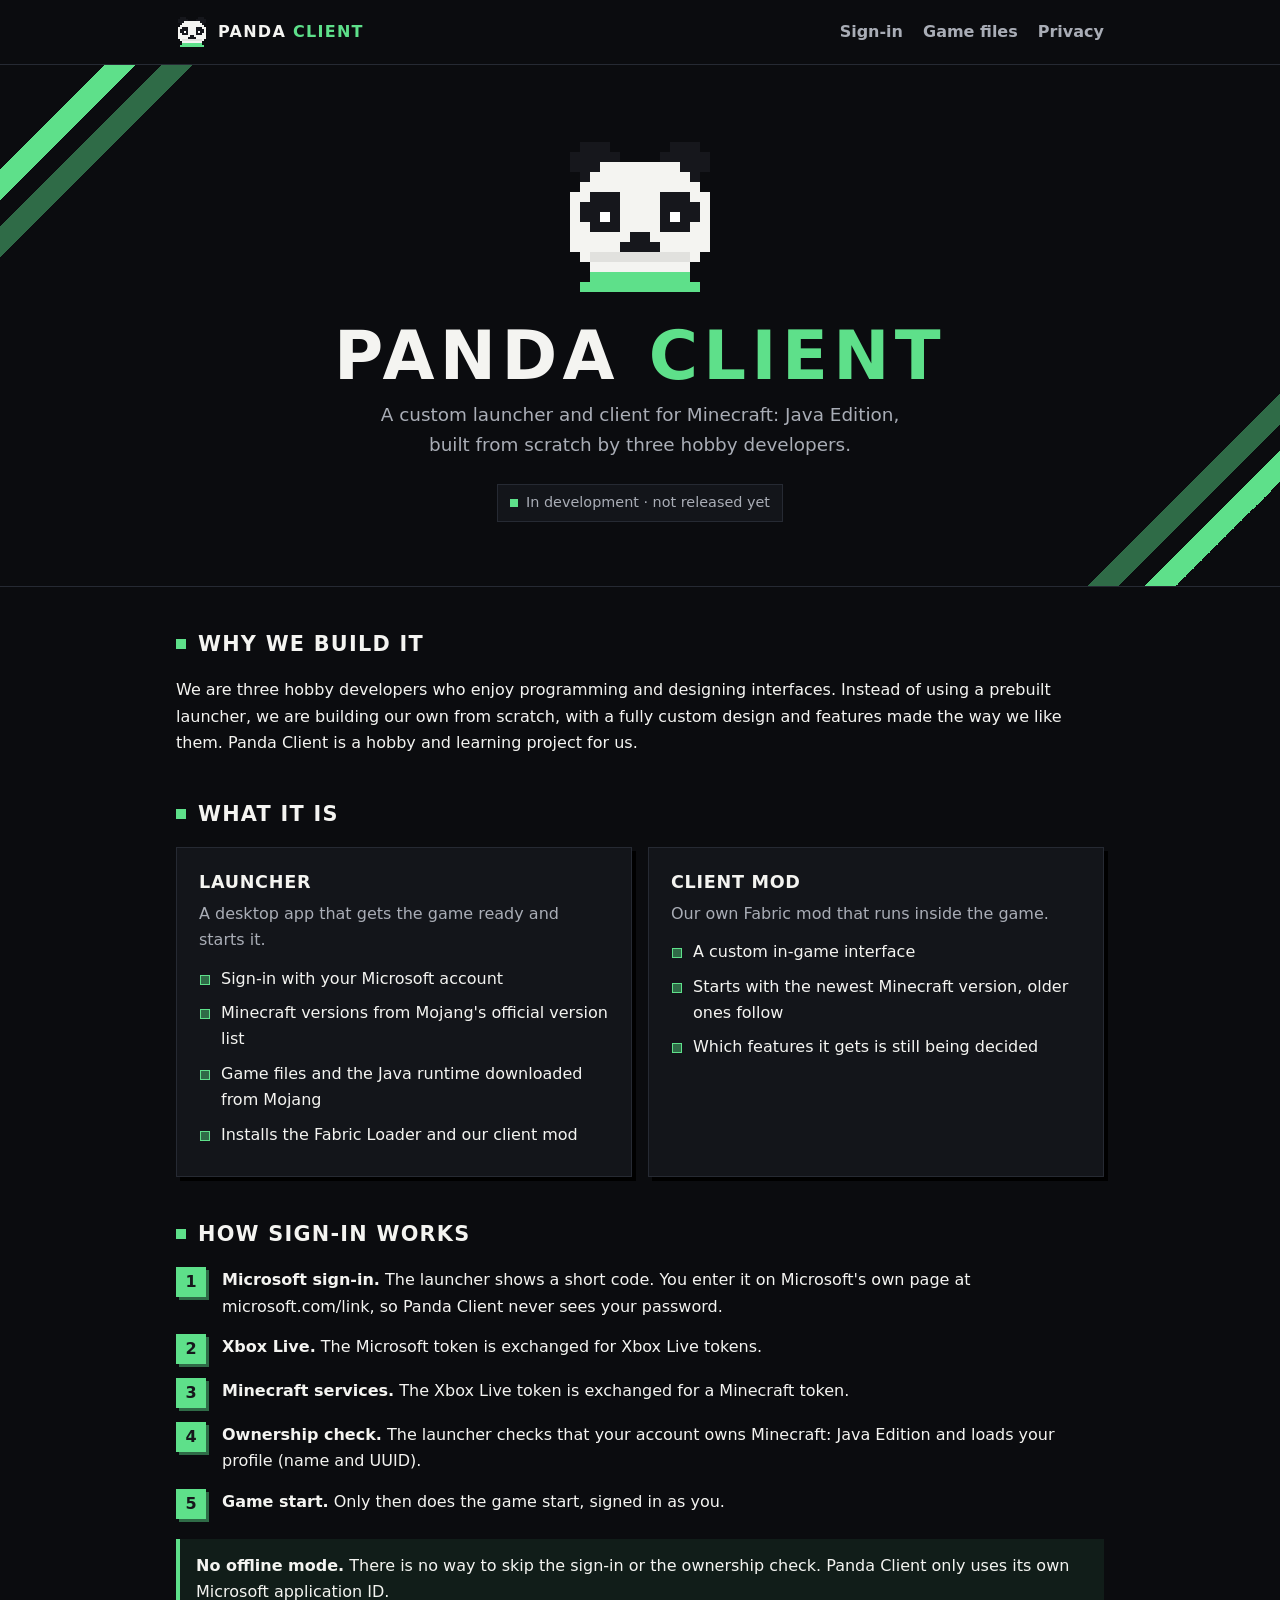
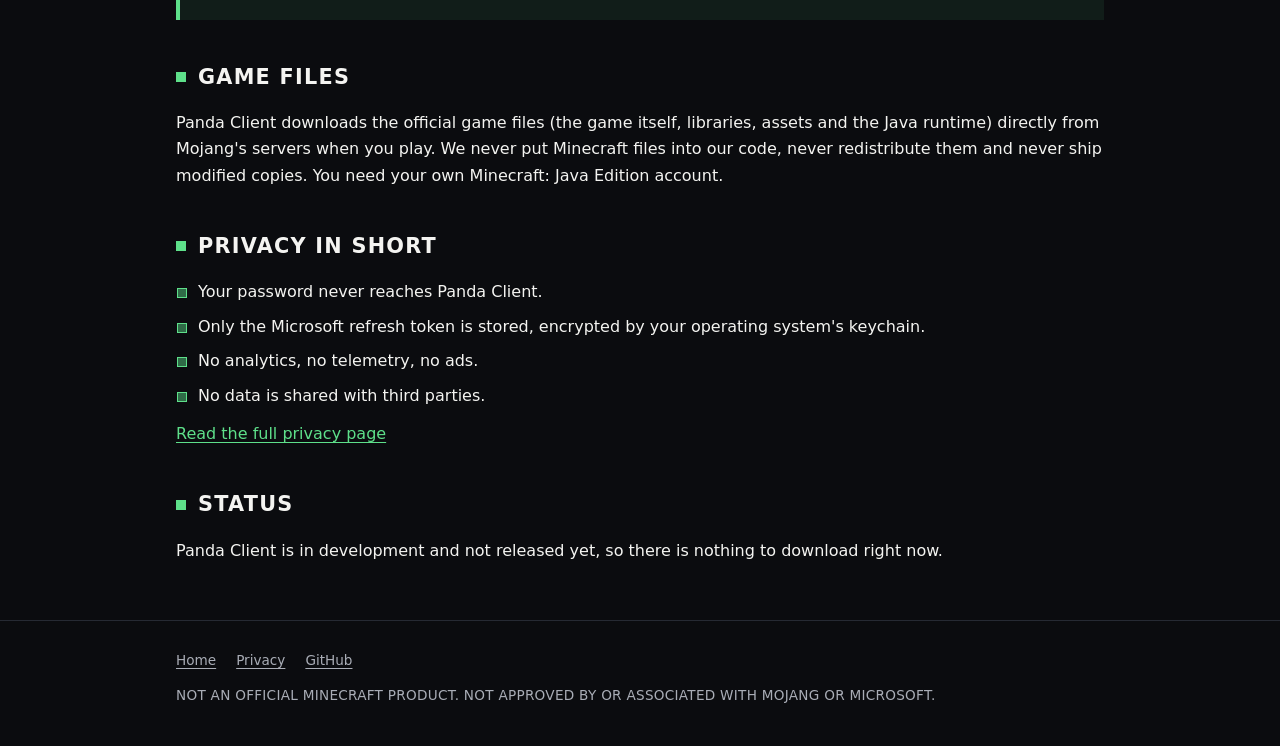
==== index.html @ 291e5716 "feat: add Panda Client info website Home page, privacy page and 404 page for https://panda-client.gi" ====
<!doctype html>
<html lang="en">
<head>
  <meta charset="utf-8">
  <meta name="viewport" content="width=device-width, initial-scale=1">
  <title>Panda Client</title>
  <meta name="description" content="Panda Client is a custom launcher and client for Minecraft: Java Edition, built from scratch by three hobby developers.">
  <meta name="theme-color" content="#0b0c0f">
  <link rel="icon" type="image/png" sizes="32x32" href="assets/favicon-32.png">
  <link rel="apple-touch-icon" href="assets/icon-192.png">
  <link rel="stylesheet" href="style.css">
  <meta property="og:type" content="website">
  <meta property="og:title" content="Panda Client">
  <meta property="og:description" content="A custom launcher and client for Minecraft: Java Edition, built from scratch by three hobby developers.">
  <meta property="og:url" content="https://panda-client.github.io/">
  <meta property="og:image" content="https://panda-client.github.io/assets/banner.jpg">
  <meta property="og:image:alt" content="Pixel-art panda above the words Panda Client">
  <meta name="twitter:card" content="summary_large_image">
</head>
<body>
  <a class="skip" href="#main">Skip to content</a>

  <header class="site-header">
    <div class="wrap bar">
      <a class="brand" href="./"><img src="assets/logo.png" width="32" height="32" alt=""><span>Panda <em>Client</em></span></a>
      <nav aria-label="Main">
        <a href="#sign-in">Sign-in</a>
        <a href="#game-files">Game files</a>
        <a href="privacy.html">Privacy</a>
      </nav>
    </div>
  </header>

  <main id="main">
    <section class="hero">
      <img class="logo" src="assets/logo.png" width="160" height="160" alt="Panda Client logo, a pixel-art panda">
      <h1 class="wordmark">Panda <span>Client</span></h1>
      <p class="lead">A custom launcher and client for Minecraft: Java Edition, built from scratch by three hobby developers.</p>
      <p class="badge"><span class="dot" aria-hidden="true"></span>In development &middot; not released yet</p>
    </section>

    <div class="wrap">
      <section id="why">
        <h2>Why we build it</h2>
        <p>We are three hobby developers who enjoy programming and designing interfaces. Instead of using a prebuilt
          launcher, we are building our own from scratch, with a fully custom design and features made the way we like
          them. Panda Client is a hobby and learning project for us.</p>
      </section>

      <section id="parts">
        <h2>What it is</h2>
        <div class="cards">
          <article class="card">
            <h3>Launcher</h3>
            <p>A desktop app that gets the game ready and starts it.</p>
            <ul class="squares">
              <li>Sign-in with your Microsoft account</li>
              <li>Minecraft versions from Mojang's official version list</li>
              <li>Game files and the Java runtime downloaded from Mojang</li>
              <li>Installs the Fabric Loader and our client mod</li>
            </ul>
          </article>
          <article class="card">
            <h3>Client mod</h3>
            <p>Our own Fabric mod that runs inside the game.</p>
            <ul class="squares">
              <li>A custom in-game interface</li>
              <li>Starts with the newest Minecraft version, older ones follow</li>
              <li>Which features it gets is still being decided</li>
            </ul>
          </article>
        </div>
      </section>

      <section id="sign-in">
        <h2>How sign-in works</h2>
        <ol class="steps">
          <li><strong>Microsoft sign-in.</strong> The launcher shows a short code. You enter it on Microsoft's own page at
            microsoft.com/link, so Panda Client never sees your password.</li>
          <li><strong>Xbox Live.</strong> The Microsoft token is exchanged for Xbox Live tokens.</li>
          <li><strong>Minecraft services.</strong> The Xbox Live token is exchanged for a Minecraft token.</li>
          <li><strong>Ownership check.</strong> The launcher checks that your account owns Minecraft: Java Edition and
            loads your profile (name and UUID).</li>
          <li><strong>Game start.</strong> Only then does the game start, signed in as you.</li>
        </ol>
        <p class="callout"><strong>No offline mode.</strong> There is no way to skip the sign-in or the ownership check.
          Panda Client only uses its own Microsoft application ID.</p>
      </section>

      <section id="game-files">
        <h2>Game files</h2>
        <p>Panda Client downloads the official game files (the game itself, libraries, assets and the Java runtime)
          directly from Mojang's servers when you play. We never put Minecraft files into our code, never redistribute
          them and never ship modified copies. You need your own Minecraft: Java Edition account.</p>
      </section>

      <section id="privacy">
        <h2>Privacy in short</h2>
        <ul class="squares">
          <li>Your password never reaches Panda Client.</li>
          <li>Only the Microsoft refresh token is stored, encrypted by your operating system's keychain.</li>
          <li>No analytics, no telemetry, no ads.</li>
          <li>No data is shared with third parties.</li>
        </ul>
        <p><a href="privacy.html">Read the full privacy page</a></p>
      </section>

      <section id="status">
        <h2>Status</h2>
        <p>Panda Client is in development and not released yet, so there is nothing to download right now.</p>
      </section>
    </div>
  </main>

  <footer class="site-footer">
    <div class="wrap">
      <nav aria-label="Footer">
        <a href="./">Home</a>
        <a href="privacy.html">Privacy</a>
        <a href="https://github.com/Panda-Client">GitHub</a>
      </nav>
      <p class="disclaimer">NOT AN OFFICIAL MINECRAFT PRODUCT. NOT APPROVED BY OR ASSOCIATED WITH MOJANG OR MICROSOFT.</p>
    </div>
  </footer>
</body>
</html>
---- style.css ----
:root {
  --bg: #0b0c0f;
  --surface: #13151a;
  --border: #262a33;
  --text: #f4f4f1;
  --muted: #a9adb6;
  --green: #5ee08a;
  --green-dim: #2f6b47;
  --ink: #16171c;
  color-scheme: dark;
}

* { box-sizing: border-box; }

html { scroll-behavior: smooth; -webkit-text-size-adjust: 100%; }
@media (prefers-reduced-motion: reduce) { html { scroll-behavior: auto; } }

body {
  margin: 0;
  background: var(--bg);
  color: var(--text);
  font: 16px/1.65 system-ui, -apple-system, "Segoe UI", Roboto, "Helvetica Neue", Arial, sans-serif;
}

a { color: var(--green); text-underline-offset: 3px; }
a:hover { text-decoration-thickness: 2px; }
a:focus-visible { outline: 2px solid var(--green); outline-offset: 3px; }

img.pixel, .logo, .brand img { image-rendering: pixelated; }

.wrap { max-width: 960px; margin: 0 auto; padding: 0 16px; }

.skip {
  position: absolute; left: 16px; top: -48px; z-index: 10;
  padding: 8px 12px; background: var(--green); color: var(--ink); font-weight: 700;
}
.skip:focus { top: 8px; }

/* header */
.site-header { border-bottom: 1px solid var(--border); }
.bar { display: flex; align-items: center; justify-content: space-between; gap: 16px; min-height: 64px; }
.brand {
  display: inline-flex; align-items: center; gap: 10px;
  color: var(--text); text-decoration: none;
  font-weight: 800; letter-spacing: .08em; text-transform: uppercase;
}
.brand em, .wordmark span { color: var(--green); font-style: normal; }
.site-header nav { display: flex; gap: 20px; }
.site-header nav a { color: var(--muted); text-decoration: none; font-weight: 600; }
.site-header nav a:hover { color: var(--text); }

/* hero, with the corner stripes from the banner */
.hero {
  position: relative; overflow: hidden;
  padding: 72px 16px 64px; text-align: center;
  border-bottom: 1px solid var(--border);
}
.hero::before, .hero::after {
  content: ""; position: absolute; width: 260px; height: 260px; pointer-events: none;
  background: linear-gradient(135deg,
    transparent 0 20%, var(--green) 20% 26%, transparent 26% 31%, var(--green-dim) 31% 37%, transparent 37%);
}
.hero::before { top: 0; left: 0; }
.hero::after { right: 0; bottom: 0; transform: rotate(180deg); }
.hero > * { position: relative; }
.logo { display: block; margin: 0 auto; }
.wordmark {
  margin: 24px 0 8px;
  font-size: clamp(2.4rem, 8vw, 4.2rem); font-weight: 800; line-height: 1.05;
  letter-spacing: .08em; text-transform: uppercase;
}
.lead { max-width: 560px; margin: 0 auto; color: var(--muted); font-size: 1.15rem; }
.badge {
  display: inline-flex; align-items: center; gap: 8px;
  margin: 24px 0 0; padding: 6px 12px;
  border: 1px solid var(--border); background: var(--surface);
  color: var(--muted); font-size: .9rem;
}
.dot { width: 8px; height: 8px; background: var(--green); }

/* sections */
main section { padding: 40px 0 0; }
main .wrap > section:last-child { padding-bottom: 56px; }
h2 {
  display: flex; align-items: center; gap: 12px;
  margin: 0 0 16px;
  font-size: 1.3rem; letter-spacing: .06em; text-transform: uppercase;
}
h2::before { content: ""; flex: none; width: 10px; height: 10px; background: var(--green); }
h3 { margin: 0 0 4px; font-size: 1.1rem; letter-spacing: .04em; text-transform: uppercase; }
p { margin: 0 0 12px; }
p:last-child { margin-bottom: 0; }

.cards { display: grid; grid-template-columns: repeat(auto-fit, minmax(260px, 1fr)); gap: 16px; }
.card {
  padding: 20px 22px;
  background: var(--surface); border: 1px solid var(--border);
  box-shadow: 4px 4px 0 #000;
}
.card > p { color: var(--muted); }

ul.squares { margin: 0 0 12px; padding: 0; list-style: none; }
ul.squares:last-child { margin-bottom: 0; }
ul.squares li { position: relative; margin: 8px 0; padding-left: 22px; }
ul.squares li::before {
  content: ""; position: absolute; left: 2px; top: .62em;
  width: 8px; height: 8px; background: var(--green-dim); outline: 1px solid var(--green);
}

ol.steps { margin: 0; padding: 0; list-style: none; counter-reset: step; }
ol.steps li { counter-increment: step; position: relative; margin: 0 0 14px; padding-left: 46px; min-height: 30px; }
ol.steps li::before {
  content: counter(step);
  position: absolute; left: 0; top: 0;
  display: grid; place-items: center; width: 30px; height: 30px;
  background: var(--green); color: var(--ink); font-weight: 800;
  box-shadow: 3px 3px 0 var(--green-dim);
}

.callout {
  margin-top: 20px; padding: 14px 16px;
  background: rgba(94, 224, 138, .08); border-left: 4px solid var(--green);
}

/* text pages */
.prose { max-width: 760px; padding-top: 48px; padding-bottom: 56px; }
.prose h1 { margin: 0 0 4px; font-size: 2rem; letter-spacing: .06em; text-transform: uppercase; }
.prose .meta { color: var(--muted); font-size: .9rem; }
.prose h2 { margin-top: 36px; }
.prose > p:first-of-type + p { margin-top: 20px; }

dl.services { margin: 0 0 12px; display: grid; grid-template-columns: max-content 1fr; gap: 8px 20px; }
dl.services dt { font-weight: 700; }
dl.services dd { margin: 0; color: var(--muted); }

/* footer */
.site-footer { border-top: 1px solid var(--border); padding: 28px 0 40px; color: var(--muted); font-size: .85rem; }
.site-footer nav { display: flex; flex-wrap: wrap; gap: 20px; margin-bottom: 12px; }
.site-footer nav a { color: var(--muted); }
.site-footer nav a:hover { color: var(--text); }
.disclaimer { letter-spacing: .02em; }

@media (max-width: 560px) {
  .hero { padding: 56px 16px 48px; }
  .hero::before, .hero::after { width: 150px; height: 150px; }
  .logo { width: 128px; height: 128px; }
  .site-header nav { gap: 14px; }
  .brand span { display: none; }
  dl.services { grid-template-columns: 1fr; gap: 2px; }
  dl.services dd { margin-bottom: 10px; }
}
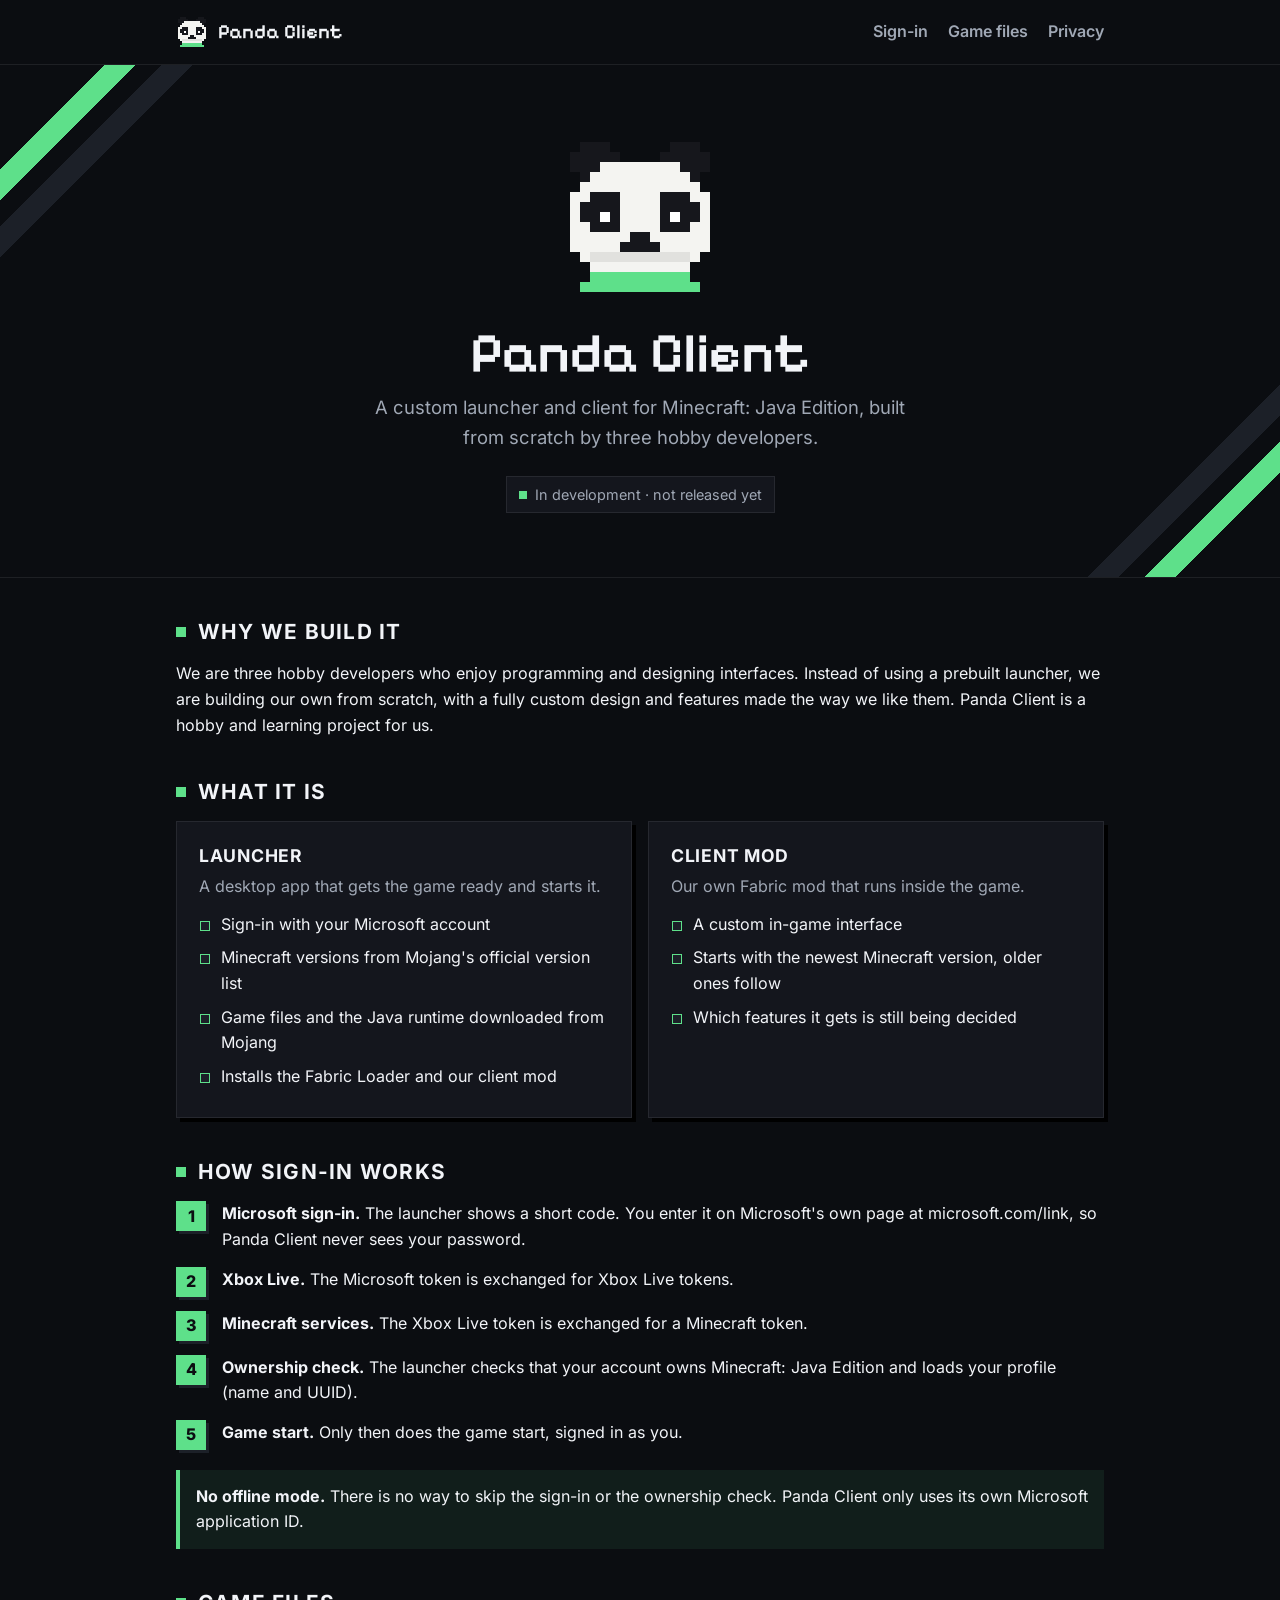
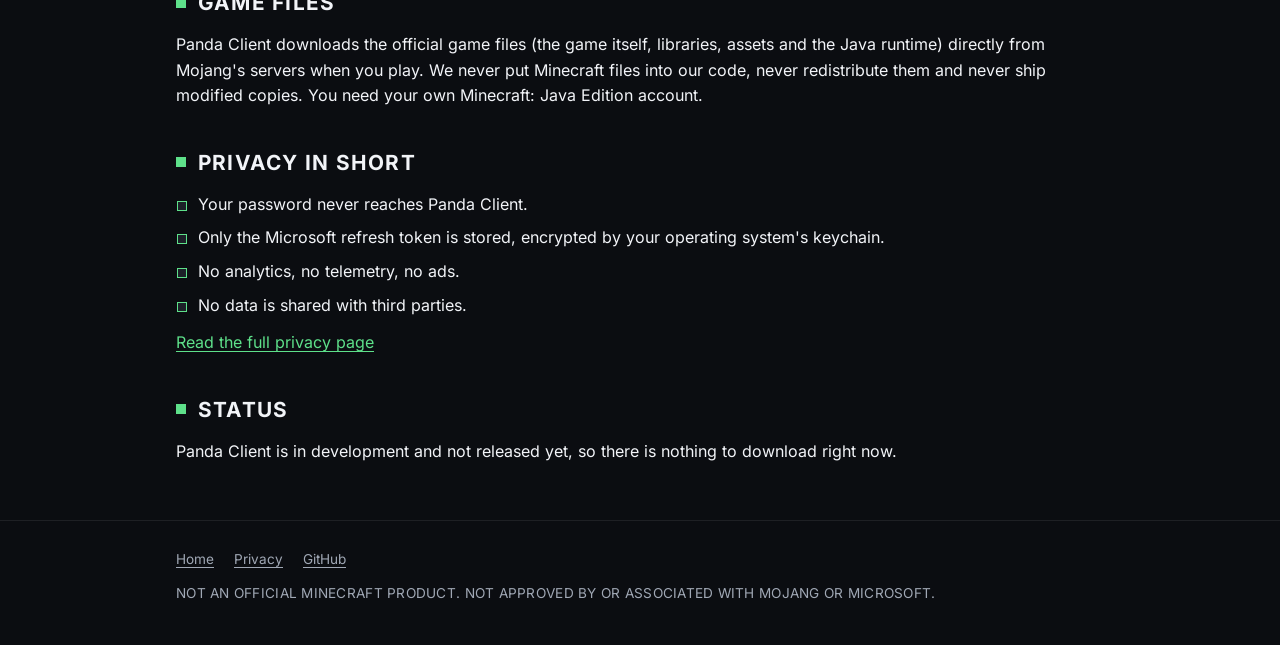
==== commit 75d098b3: "Add shared Panda tokens and self-hosted fonts Paste the shared token block verbatim at the top of st" ====
--- a/index.html
+++ b/index.html
@@ -5,7 +5,7 @@
   <meta name="viewport" content="width=device-width, initial-scale=1">
   <title>Panda Client</title>
   <meta name="description" content="Panda Client is a custom launcher and client for Minecraft: Java Edition, built from scratch by three hobby developers.">
-  <meta name="theme-color" content="#0b0c0f">
+  <meta name="theme-color" content="#0b0d11">
   <link rel="icon" type="image/png" sizes="32x32" href="assets/favicon-32.png">
   <link rel="apple-touch-icon" href="assets/icon-192.png">
   <link rel="stylesheet" href="style.css">
@@ -22,7 +22,7 @@
 
   <header class="site-header">
     <div class="wrap bar">
-      <a class="brand" href="./"><img src="assets/logo.png" width="32" height="32" alt=""><span>Panda <em>Client</em></span></a>
+      <a class="brand" href="./"><img src="assets/logo.png" width="32" height="32" alt=""><span>Panda Client</span></a>
       <nav aria-label="Main">
         <a href="#sign-in">Sign-in</a>
         <a href="#game-files">Game files</a>
@@ -34,7 +34,7 @@
   <main id="main">
     <section class="hero">
       <img class="logo" src="assets/logo.png" width="160" height="160" alt="Panda Client logo, a pixel-art panda">
-      <h1 class="wordmark">Panda <span>Client</span></h1>
+      <h1 class="wordmark">Panda Client</h1>
       <p class="lead">A custom launcher and client for Minecraft: Java Edition, built from scratch by three hobby developers.</p>
       <p class="badge"><span class="dot" aria-hidden="true"></span>In development &middot; not released yet</p>
     </section>
--- a/style.css
+++ b/style.css
@@ -1,14 +1,104 @@
+/* Panda tokens v1 — shared by pandalauncher.com, dashboard.pandalauncher.com and panda-client.github.io.
+   Source: PANDA/_redesign/tokens.css, derived from panda-client/docs/design-system.md (Draw/Ui/Motion)
+   and panda-client/renderer/style.css (easing, durations). Copy this block verbatim into each site and
+   keep all three in sync. Colours, sizes, radii and durations come only from these tokens.
+   Wordmark: "Panda" in --font-brand (Pixelify 600), text colour, never accent, never uppercase. */
 :root {
-  --bg: #0b0c0f;
-  --surface: #13151a;
-  --border: #262a33;
-  --text: #f4f4f1;
-  --muted: #a9adb6;
-  --green: #5ee08a;
-  --green-dim: #2f6b47;
-  --ink: #16171c;
   color-scheme: dark;
-}
+
+  /* primitives: one neutral ramp + the panda green */
+  --gray-950: #0b0d11;
+  --gray-900: #14161d;
+  --gray-850: #1c2028;
+  --gray-800: #262b35;
+  --gray-750: #2a2f3a;
+  --gray-400: #8a93a2;
+  --gray-300: #a0a8b5;
+  --gray-200: #b8c0cc;
+  --gray-50:  #f2f4f8;
+  --green-400: #5ee08a;
+  --green-300: #7fe8a3;
+  --ink: #0c0e12;
+  --red-400: #ff6b6b;
+  --red-600: #c8363b;
+  --yellow-300: #ffd166;
+  --gold-400: #e8b84a;
+  --white: #ffffff;
+
+  /* semantic: surfaces */
+  --bg: var(--gray-950);            /* behind everything */
+  --surface: var(--gray-900);       /* cards, groups, fields */
+  --surface-2: var(--gray-850);     /* raised controls, secondary buttons */
+  --surface-hover: var(--gray-800); /* a surface under the pointer */
+  --track: var(--gray-750);         /* switch/slider/meter tracks */
+  --line: rgba(255, 255, 255, .08); /* hairlines */
+  --line-2: rgba(255, 255, 255, .15); /* stronger hairline, hover wash */
+  --scrim: rgba(11, 13, 17, .8);    /* behind dialogs */
+
+  /* semantic: text (all >= 4.5:1 on --bg, --surface and --surface-2) */
+  --text: var(--gray-50);
+  --text-2: var(--gray-200);
+  --muted: var(--gray-300);
+  --disabled: var(--gray-400);
+
+  /* semantic: accent = primary action, the chosen thing, focus, progress. Nothing else. */
+  --accent: var(--green-400);
+  --accent-hover: var(--green-300);
+  --accent-ink: var(--ink);         /* text on accent, 11.5:1 */
+
+  /* semantic: meaning only */
+  --danger: var(--red-400);         /* red text and icons */
+  --danger-fill: var(--red-600);    /* red buttons, white text 5.2:1 */
+  --warn: var(--yellow-300);
+  --gold: var(--gold-400);          /* Premium only */
+  --on-fill: var(--white);
+
+  /* spacing: 4px grid */
+  --s-1: 4px;  --s-2: 8px;  --s-3: 12px; --s-4: 16px; --s-5: 20px; --s-6: 24px;
+  --s-8: 32px; --s-10: 40px; --s-12: 48px; --s-16: 64px; --s-20: 80px; --s-24: 96px;
+
+  /* radii: control / card / panel; pill only for dots, switches and avatars */
+  --r-control: 4px;
+  --r-card: 8px;
+  --r-panel: 12px;
+  --r-pill: 999px;
+
+  /* type */
+  --font-text: "Inter", system-ui, -apple-system, "Segoe UI", sans-serif;
+  --font-brand: "Pixelify", "Inter", system-ui, sans-serif; /* wordmark only */
+  --font-mono: ui-monospace, "Cascadia Mono", Consolas, monospace;
+  --fs-xs: 12px; --fs-sm: 14px; --fs-body: 16px; --fs-lg: 20px; --fs-xl: 24px; --fs-2xl: 32px;
+  --fs-hero: clamp(36px, 6vw, 56px);
+  --lh-tight: 1.15; --lh-body: 1.6;
+  --fw-regular: 400; --fw-medium: 500; --fw-strong: 600;
+  --measure: 70ch;
+
+  /* motion: same as ui/Motion.java and the launcher */
+  --ease: cubic-bezier(.2, .8, .2, 1);
+  --dur-fast: .14s;  /* hover, press, small fades */
+  --dur-base: .26s;  /* panels, menus, toasts */
+  --dur-slow: .35s;  /* entrances */
+  --press: .97;      /* scale on press */
+
+  /* focus and elevation */
+  --focus-ring: 0 0 0 2px var(--bg), 0 0 0 4px var(--accent);
+  --elev-pop: 0 12px 32px rgba(0, 0, 0, .45); /* menus, dialogs, toasts only */
+
+  /* components */
+  --scarf: 2px;            /* the panda scarf: accent bar under/beside the chosen thing */
+  --control-h: 40px;
+  --control-h-sm: 32px;
+  --nav-row-h: 36px;
+  --content-max: 1200px;
+}
+
+@media (prefers-reduced-motion: reduce) {
+  :root { --dur-fast: 0s; --dur-base: 0s; --dur-slow: 0s; --press: 1; }
+}
+
+/* fonts: self-hosted copies of panda-client/renderer/fonts, no external requests */
+@font-face { font-family: "Inter"; src: url(assets/fonts/inter.woff2) format("woff2"); font-weight: 100 900; font-display: swap; }
+@font-face { font-family: "Pixelify"; src: url(assets/fonts/pixelify-600.woff2) format("woff2"); font-weight: 600; font-display: swap; }
 
 * { box-sizing: border-box; }
 
@@ -19,12 +109,12 @@
   margin: 0;
   background: var(--bg);
   color: var(--text);
-  font: 16px/1.65 system-ui, -apple-system, "Segoe UI", Roboto, "Helvetica Neue", Arial, sans-serif;
-}
-
-a { color: var(--green); text-underline-offset: 3px; }
+  font: var(--fs-body)/var(--lh-body) var(--font-text);
+}
+
+a { color: var(--accent); text-underline-offset: 3px; }
 a:hover { text-decoration-thickness: 2px; }
-a:focus-visible { outline: 2px solid var(--green); outline-offset: 3px; }
+a:focus-visible { outline: 2px solid var(--accent); outline-offset: 3px; }
 
 img.pixel, .logo, .brand img { image-rendering: pixelated; }
 
@@ -32,19 +122,18 @@
 
 .skip {
   position: absolute; left: 16px; top: -48px; z-index: 10;
-  padding: 8px 12px; background: var(--green); color: var(--ink); font-weight: 700;
+  padding: 8px 12px; background: var(--accent); color: var(--accent-ink); font-weight: 700;
 }
 .skip:focus { top: 8px; }
 
 /* header */
-.site-header { border-bottom: 1px solid var(--border); }
+.site-header { border-bottom: 1px solid var(--line); }
 .bar { display: flex; align-items: center; justify-content: space-between; gap: 16px; min-height: 64px; }
 .brand {
   display: inline-flex; align-items: center; gap: 10px;
   color: var(--text); text-decoration: none;
-  font-weight: 800; letter-spacing: .08em; text-transform: uppercase;
-}
-.brand em, .wordmark span { color: var(--green); font-style: normal; }
+  font-family: var(--font-brand); font-weight: var(--fw-strong); font-size: var(--fs-lg);
+}
 .site-header nav { display: flex; gap: 20px; }
 .site-header nav a { color: var(--muted); text-decoration: none; font-weight: 600; }
 .site-header nav a:hover { color: var(--text); }
@@ -53,12 +142,12 @@
 .hero {
   position: relative; overflow: hidden;
   padding: 72px 16px 64px; text-align: center;
-  border-bottom: 1px solid var(--border);
+  border-bottom: 1px solid var(--line);
 }
 .hero::before, .hero::after {
   content: ""; position: absolute; width: 260px; height: 260px; pointer-events: none;
   background: linear-gradient(135deg,
-    transparent 0 20%, var(--green) 20% 26%, transparent 26% 31%, var(--green-dim) 31% 37%, transparent 37%);
+    transparent 0 20%, var(--accent) 20% 26%, transparent 26% 31%, var(--surface-2) 31% 37%, transparent 37%);
 }
 .hero::before { top: 0; left: 0; }
 .hero::after { right: 0; bottom: 0; transform: rotate(180deg); }
@@ -66,27 +155,28 @@
 .logo { display: block; margin: 0 auto; }
 .wordmark {
   margin: 24px 0 8px;
-  font-size: clamp(2.4rem, 8vw, 4.2rem); font-weight: 800; line-height: 1.05;
-  letter-spacing: .08em; text-transform: uppercase;
+  font-family: var(--font-brand); font-size: var(--fs-hero); font-weight: var(--fw-strong);
+  line-height: var(--lh-tight);
 }
 .lead { max-width: 560px; margin: 0 auto; color: var(--muted); font-size: 1.15rem; }
 .badge {
   display: inline-flex; align-items: center; gap: 8px;
   margin: 24px 0 0; padding: 6px 12px;
-  border: 1px solid var(--border); background: var(--surface);
+  border: 1px solid var(--line); background: var(--surface);
   color: var(--muted); font-size: .9rem;
 }
-.dot { width: 8px; height: 8px; background: var(--green); }
+.dot { width: 8px; height: 8px; background: var(--accent); }
 
 /* sections */
 main section { padding: 40px 0 0; }
 main .wrap > section:last-child { padding-bottom: 56px; }
 h2 {
-  display: flex; align-items: center; gap: 12px;
+  display: flex; align-items: flex-start; gap: 12px;
   margin: 0 0 16px;
-  font-size: 1.3rem; letter-spacing: .06em; text-transform: uppercase;
-}
-h2::before { content: ""; flex: none; width: 10px; height: 10px; background: var(--green); }
+  font-size: 1.3rem; line-height: 1.3; letter-spacing: .06em; text-transform: uppercase;
+}
+/* aligned to the first line when a heading wraps */
+h2::before { content: ""; flex: none; width: 10px; height: 10px; margin-top: .41em; background: var(--accent); }
 h3 { margin: 0 0 4px; font-size: 1.1rem; letter-spacing: .04em; text-transform: uppercase; }
 p { margin: 0 0 12px; }
 p:last-child { margin-bottom: 0; }
@@ -94,7 +184,7 @@
 .cards { display: grid; grid-template-columns: repeat(auto-fit, minmax(260px, 1fr)); gap: 16px; }
 .card {
   padding: 20px 22px;
-  background: var(--surface); border: 1px solid var(--border);
+  background: var(--surface); border: 1px solid var(--line);
   box-shadow: 4px 4px 0 #000;
 }
 .card > p { color: var(--muted); }
@@ -104,7 +194,7 @@
 ul.squares li { position: relative; margin: 8px 0; padding-left: 22px; }
 ul.squares li::before {
   content: ""; position: absolute; left: 2px; top: .62em;
-  width: 8px; height: 8px; background: var(--green-dim); outline: 1px solid var(--green);
+  width: 8px; height: 8px; background: var(--surface-2); outline: 1px solid var(--accent);
 }
 
 ol.steps { margin: 0; padding: 0; list-style: none; counter-reset: step; }
@@ -113,13 +203,13 @@
   content: counter(step);
   position: absolute; left: 0; top: 0;
   display: grid; place-items: center; width: 30px; height: 30px;
-  background: var(--green); color: var(--ink); font-weight: 800;
-  box-shadow: 3px 3px 0 var(--green-dim);
+  background: var(--accent); color: var(--accent-ink); font-weight: 800;
+  box-shadow: 3px 3px 0 var(--surface-2);
 }
 
 .callout {
   margin-top: 20px; padding: 14px 16px;
-  background: rgba(94, 224, 138, .08); border-left: 4px solid var(--green);
+  background: rgba(94, 224, 138, .08); border-left: 4px solid var(--accent);
 }
 
 /* text pages */
@@ -134,7 +224,7 @@
 dl.services dd { margin: 0; color: var(--muted); }
 
 /* footer */
-.site-footer { border-top: 1px solid var(--border); padding: 28px 0 40px; color: var(--muted); font-size: .85rem; }
+.site-footer { border-top: 1px solid var(--line); padding: 28px 0 40px; color: var(--muted); font-size: .85rem; }
 .site-footer nav { display: flex; flex-wrap: wrap; gap: 20px; margin-bottom: 12px; }
 .site-footer nav a { color: var(--muted); }
 .site-footer nav a:hover { color: var(--text); }
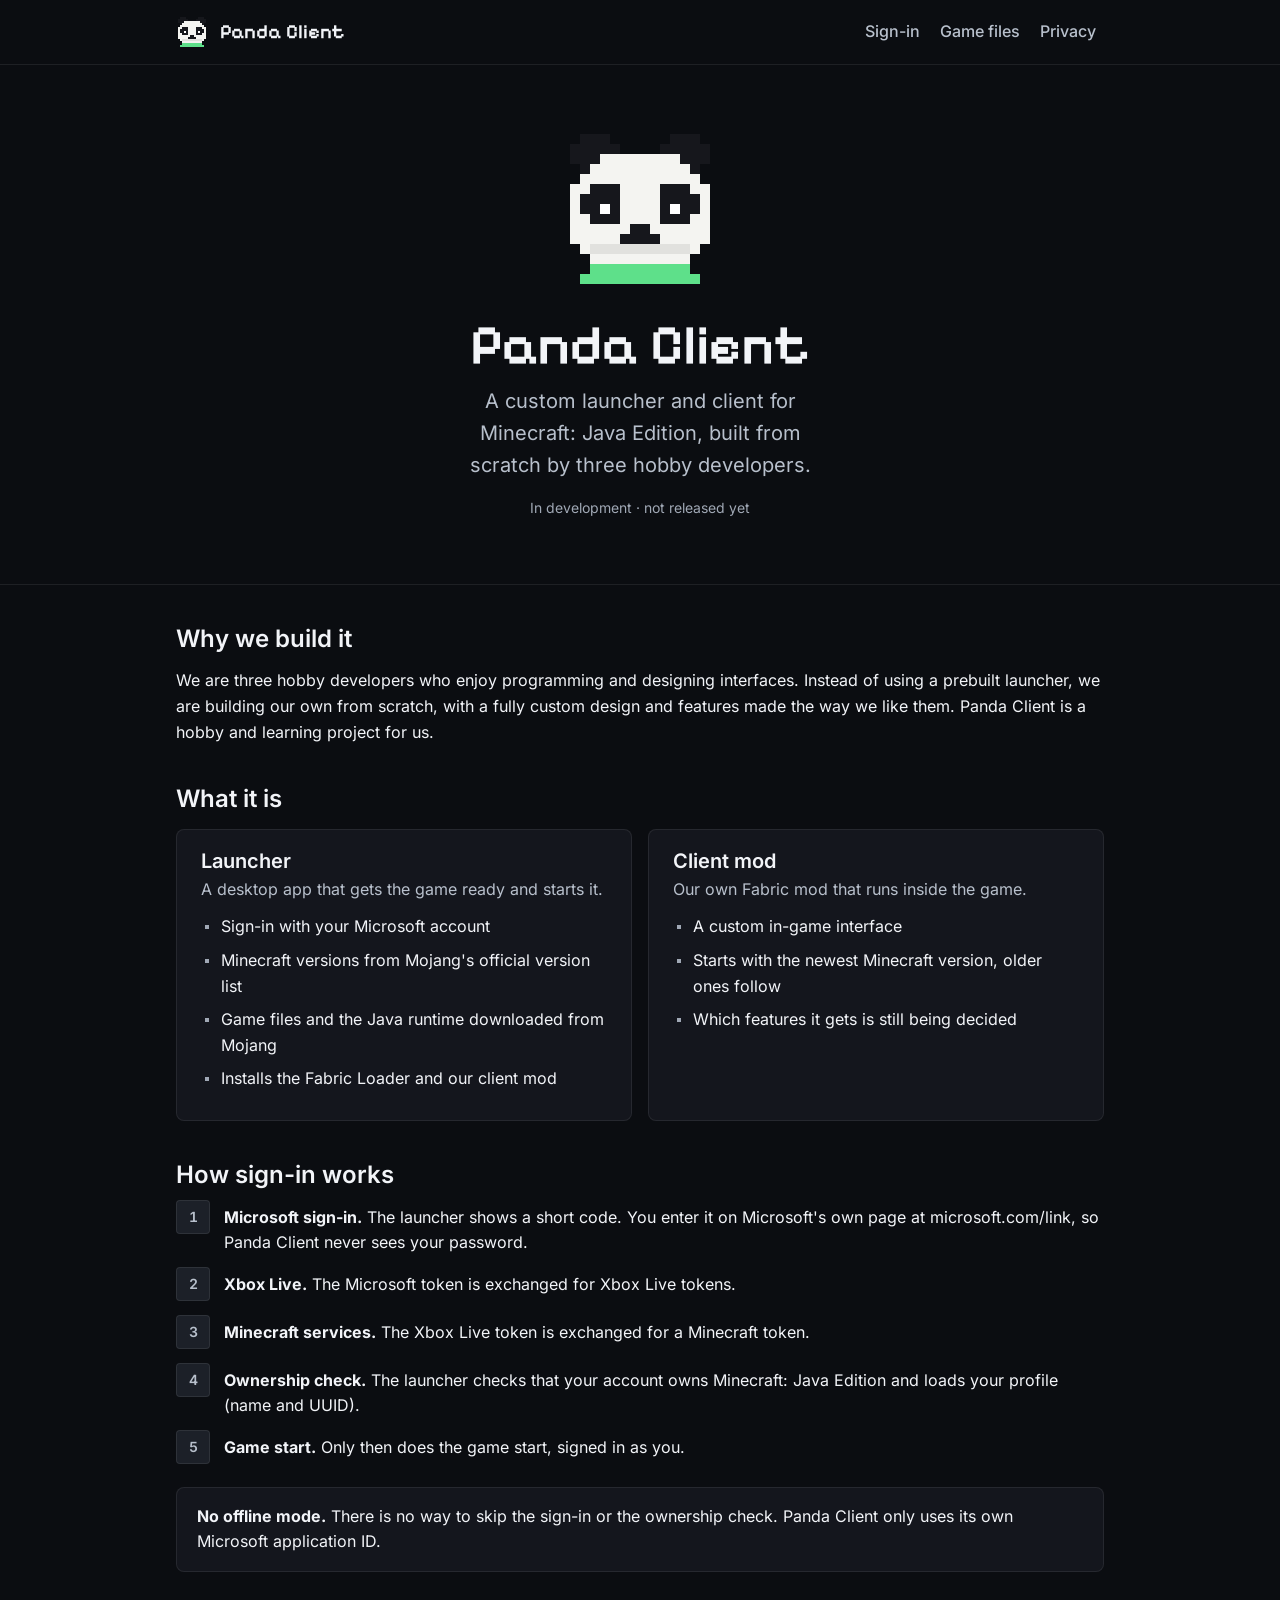
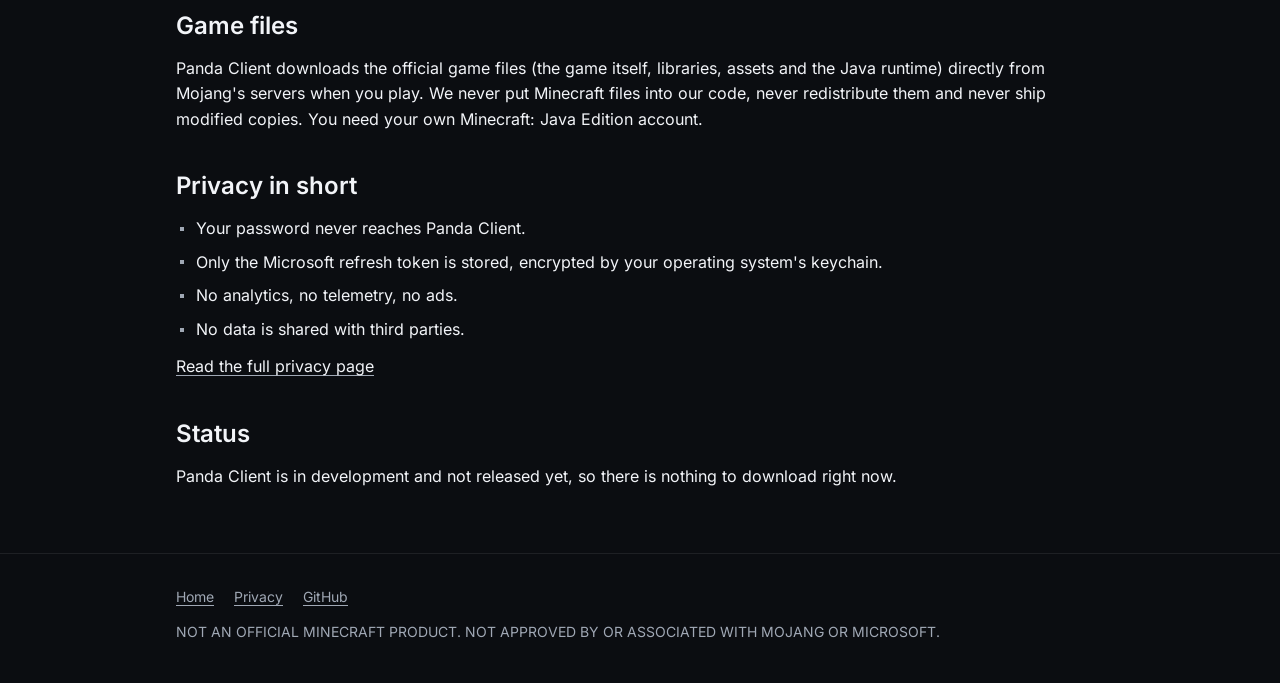
==== commit 386f3527: "Move accent out of decoration and onto the token scale Drop the hero corner stripes, h2 squares, gre" ====
--- a/index.html
+++ b/index.html
@@ -36,7 +36,7 @@
       <img class="logo" src="assets/logo.png" width="160" height="160" alt="Panda Client logo, a pixel-art panda">
       <h1 class="wordmark">Panda Client</h1>
       <p class="lead">A custom launcher and client for Minecraft: Java Edition, built from scratch by three hobby developers.</p>
-      <p class="badge"><span class="dot" aria-hidden="true"></span>In development &middot; not released yet</p>
+      <p class="status">In development &middot; not released yet</p>
     </section>
 
     <div class="wrap">
--- a/style.css
+++ b/style.css
@@ -100,6 +100,13 @@
 @font-face { font-family: "Inter"; src: url(assets/fonts/inter.woff2) format("woff2"); font-weight: 100 900; font-display: swap; }
 @font-face { font-family: "Pixelify"; src: url(assets/fonts/pixelify-600.woff2) format("woff2"); font-weight: 600; font-display: swap; }
 
+/* site tokens: layout sizes specific to this site, not part of the shared block */
+:root {
+  --site-max: 960px;   /* header, hero and section width */
+  --card-min: 260px;   /* card column minimum before the grid stacks */
+  --logo-sm: 128px;    /* hero logo below 560px */
+}
+
 * { box-sizing: border-box; }
 
 html { scroll-behavior: smooth; -webkit-text-size-adjust: 100%; }
@@ -112,130 +119,128 @@
   font: var(--fs-body)/var(--lh-body) var(--font-text);
 }
 
-a { color: var(--accent); text-underline-offset: 3px; }
-a:hover { text-decoration-thickness: 2px; }
+::selection { background: var(--surface-hover); color: var(--text); }
+
+a {
+  color: var(--text);
+  text-decoration-color: var(--muted);
+  text-underline-offset: 3px;
+  transition: color var(--dur-fast) var(--ease), text-decoration-color var(--dur-fast) var(--ease);
+}
+a:hover { text-decoration-color: var(--text); }
 a:focus-visible { outline: 2px solid var(--accent); outline-offset: 3px; }
 
 img.pixel, .logo, .brand img { image-rendering: pixelated; }
 
-.wrap { max-width: 960px; margin: 0 auto; padding: 0 16px; }
+.wrap { max-width: var(--site-max); margin: 0 auto; padding: 0 var(--s-4); }
 
 .skip {
-  position: absolute; left: 16px; top: -48px; z-index: 10;
-  padding: 8px 12px; background: var(--accent); color: var(--accent-ink); font-weight: 700;
-}
-.skip:focus { top: 8px; }
+  position: absolute; left: var(--s-4); top: calc(-1 * var(--s-12)); z-index: 10;
+  padding: var(--s-2) var(--s-3); border-radius: var(--r-control);
+  background: var(--accent); color: var(--accent-ink); font-weight: var(--fw-strong); text-decoration: none;
+}
+.skip:focus { top: var(--s-2); }
 
 /* header */
 .site-header { border-bottom: 1px solid var(--line); }
-.bar { display: flex; align-items: center; justify-content: space-between; gap: 16px; min-height: 64px; }
+.bar { display: flex; align-items: center; justify-content: space-between; gap: var(--s-4); min-height: var(--s-16); }
 .brand {
-  display: inline-flex; align-items: center; gap: 10px;
+  display: inline-flex; align-items: center; gap: var(--s-3);
   color: var(--text); text-decoration: none;
   font-family: var(--font-brand); font-weight: var(--fw-strong); font-size: var(--fs-lg);
 }
-.site-header nav { display: flex; gap: 20px; }
-.site-header nav a { color: var(--muted); text-decoration: none; font-weight: 600; }
+.site-header nav { display: flex; gap: var(--s-1); }
+.site-header nav a {
+  position: relative; display: inline-flex; align-items: center;
+  min-height: var(--control-h); padding: 0 var(--s-2);
+  color: var(--text-2); text-decoration: none; font-weight: var(--fw-medium);
+}
 .site-header nav a:hover { color: var(--text); }
 
-/* hero, with the corner stripes from the banner */
+/* hero */
 .hero {
-  position: relative; overflow: hidden;
-  padding: 72px 16px 64px; text-align: center;
+  padding: var(--s-16) var(--s-4);
+  text-align: center;
   border-bottom: 1px solid var(--line);
 }
-.hero::before, .hero::after {
-  content: ""; position: absolute; width: 260px; height: 260px; pointer-events: none;
-  background: linear-gradient(135deg,
-    transparent 0 20%, var(--accent) 20% 26%, transparent 26% 31%, var(--surface-2) 31% 37%, transparent 37%);
-}
-.hero::before { top: 0; left: 0; }
-.hero::after { right: 0; bottom: 0; transform: rotate(180deg); }
-.hero > * { position: relative; }
 .logo { display: block; margin: 0 auto; }
 .wordmark {
-  margin: 24px 0 8px;
+  margin: var(--s-6) 0 var(--s-2);
   font-family: var(--font-brand); font-size: var(--fs-hero); font-weight: var(--fw-strong);
   line-height: var(--lh-tight);
 }
-.lead { max-width: 560px; margin: 0 auto; color: var(--muted); font-size: 1.15rem; }
-.badge {
-  display: inline-flex; align-items: center; gap: 8px;
-  margin: 24px 0 0; padding: 6px 12px;
-  border: 1px solid var(--line); background: var(--surface);
-  color: var(--muted); font-size: .9rem;
-}
-.dot { width: 8px; height: 8px; background: var(--accent); }
+.lead { max-width: 36ch; margin: 0 auto; color: var(--text-2); font-size: var(--fs-lg); text-wrap: balance; }
+.status { margin: var(--s-4) 0 0; color: var(--muted); font-size: var(--fs-sm); }
 
 /* sections */
-main section { padding: 40px 0 0; }
-main .wrap > section:last-child { padding-bottom: 56px; }
+main section { padding: var(--s-10) 0 0; }
+main .wrap > section:last-child { padding-bottom: var(--s-16); }
 h2 {
-  display: flex; align-items: flex-start; gap: 12px;
-  margin: 0 0 16px;
-  font-size: 1.3rem; line-height: 1.3; letter-spacing: .06em; text-transform: uppercase;
-}
-/* aligned to the first line when a heading wraps */
-h2::before { content: ""; flex: none; width: 10px; height: 10px; margin-top: .41em; background: var(--accent); }
-h3 { margin: 0 0 4px; font-size: 1.1rem; letter-spacing: .04em; text-transform: uppercase; }
-p { margin: 0 0 12px; }
+  margin: 0 0 var(--s-4);
+  font-size: var(--fs-xl); font-weight: var(--fw-strong); line-height: var(--lh-tight);
+  text-wrap: balance;
+}
+h3 { margin: 0 0 var(--s-1); font-size: var(--fs-lg); font-weight: var(--fw-strong); line-height: var(--lh-tight); }
+p { margin: 0 0 var(--s-3); }
 p:last-child { margin-bottom: 0; }
 
-.cards { display: grid; grid-template-columns: repeat(auto-fit, minmax(260px, 1fr)); gap: 16px; }
+.cards { display: grid; grid-template-columns: repeat(auto-fit, minmax(min(var(--card-min), 100%), 1fr)); gap: var(--s-4); }
 .card {
-  padding: 20px 22px;
-  background: var(--surface); border: 1px solid var(--line);
-  box-shadow: 4px 4px 0 #000;
-}
-.card > p { color: var(--muted); }
-
-ul.squares { margin: 0 0 12px; padding: 0; list-style: none; }
+  padding: var(--s-5) var(--s-6);
+  background: var(--surface); border: 1px solid var(--line); border-radius: var(--r-card);
+}
+.card > p { color: var(--text-2); }
+
+ul.squares { margin: 0 0 var(--s-3); padding: 0; list-style: none; }
 ul.squares:last-child { margin-bottom: 0; }
-ul.squares li { position: relative; margin: 8px 0; padding-left: 22px; }
+ul.squares li { position: relative; margin: var(--s-2) 0; padding-left: var(--s-5); }
+/* small neutral pixel, centred on the first line */
 ul.squares li::before {
-  content: ""; position: absolute; left: 2px; top: .62em;
-  width: 8px; height: 8px; background: var(--surface-2); outline: 1px solid var(--accent);
+  content: ""; position: absolute; left: var(--s-1);
+  top: calc(var(--lh-body) * .5em - var(--s-1) / 2);
+  width: var(--s-1); height: var(--s-1); background: var(--muted);
 }
 
 ol.steps { margin: 0; padding: 0; list-style: none; counter-reset: step; }
-ol.steps li { counter-increment: step; position: relative; margin: 0 0 14px; padding-left: 46px; min-height: 30px; }
+ol.steps li {
+  counter-increment: step; position: relative;
+  margin: 0 0 var(--s-4); padding-left: var(--s-12); min-height: var(--s-8);
+}
+/* neutral number tile, centred on the first line */
 ol.steps li::before {
   content: counter(step);
-  position: absolute; left: 0; top: 0;
-  display: grid; place-items: center; width: 30px; height: 30px;
-  background: var(--accent); color: var(--accent-ink); font-weight: 800;
-  box-shadow: 3px 3px 0 var(--surface-2);
+  position: absolute; left: 0; top: calc((var(--lh-body) * 1em - var(--s-8)) / 2);
+  display: grid; place-items: center; width: var(--s-8); height: var(--s-8);
+  background: var(--surface-2); border: 1px solid var(--line); border-radius: var(--r-control);
+  color: var(--text-2); font-size: var(--fs-sm); font-weight: var(--fw-strong); font-variant-numeric: tabular-nums;
 }
 
 .callout {
-  margin-top: 20px; padding: 14px 16px;
-  background: rgba(94, 224, 138, .08); border-left: 4px solid var(--accent);
+  margin-top: var(--s-5); padding: var(--s-4) var(--s-5);
+  background: var(--surface); border: 1px solid var(--line); border-radius: var(--r-card);
 }
 
 /* text pages */
-.prose { max-width: 760px; padding-top: 48px; padding-bottom: 56px; }
-.prose h1 { margin: 0 0 4px; font-size: 2rem; letter-spacing: .06em; text-transform: uppercase; }
-.prose .meta { color: var(--muted); font-size: .9rem; }
-.prose h2 { margin-top: 36px; }
-.prose > p:first-of-type + p { margin-top: 20px; }
-
-dl.services { margin: 0 0 12px; display: grid; grid-template-columns: max-content 1fr; gap: 8px 20px; }
-dl.services dt { font-weight: 700; }
-dl.services dd { margin: 0; color: var(--muted); }
+.prose { max-width: calc(var(--measure) + 2 * var(--s-4)); padding-top: var(--s-12); padding-bottom: var(--s-16); }
+.prose h1 { margin: 0 0 var(--s-1); font-size: var(--fs-2xl); font-weight: var(--fw-strong); line-height: var(--lh-tight); }
+.prose .meta { color: var(--muted); font-size: var(--fs-sm); }
+.prose h2 { margin-top: var(--s-10); }
+.prose > p:first-of-type + p { margin-top: var(--s-5); }
+
+dl.services { margin: 0 0 var(--s-3); display: grid; grid-template-columns: max-content 1fr; gap: var(--s-2) var(--s-5); }
+dl.services dt { font-weight: var(--fw-strong); }
+dl.services dd { margin: 0; color: var(--text-2); }
 
 /* footer */
-.site-footer { border-top: 1px solid var(--line); padding: 28px 0 40px; color: var(--muted); font-size: .85rem; }
-.site-footer nav { display: flex; flex-wrap: wrap; gap: 20px; margin-bottom: 12px; }
+.site-footer { border-top: 1px solid var(--line); padding: var(--s-8) 0 var(--s-10); color: var(--muted); font-size: var(--fs-sm); }
+.site-footer nav { display: flex; flex-wrap: wrap; gap: var(--s-5); margin-bottom: var(--s-3); }
 .site-footer nav a { color: var(--muted); }
 .site-footer nav a:hover { color: var(--text); }
-.disclaimer { letter-spacing: .02em; }
 
 @media (max-width: 560px) {
-  .hero { padding: 56px 16px 48px; }
-  .hero::before, .hero::after { width: 150px; height: 150px; }
-  .logo { width: 128px; height: 128px; }
-  .site-header nav { gap: 14px; }
+  .hero { padding: var(--s-12) var(--s-4); }
+  .logo { width: var(--logo-sm); height: var(--logo-sm); }
   .brand span { display: none; }
-  dl.services { grid-template-columns: 1fr; gap: 2px; }
-  dl.services dd { margin-bottom: 10px; }
-}
+  dl.services { grid-template-columns: 1fr; gap: 0; }
+  dl.services dd { margin-bottom: var(--s-3); }
+}
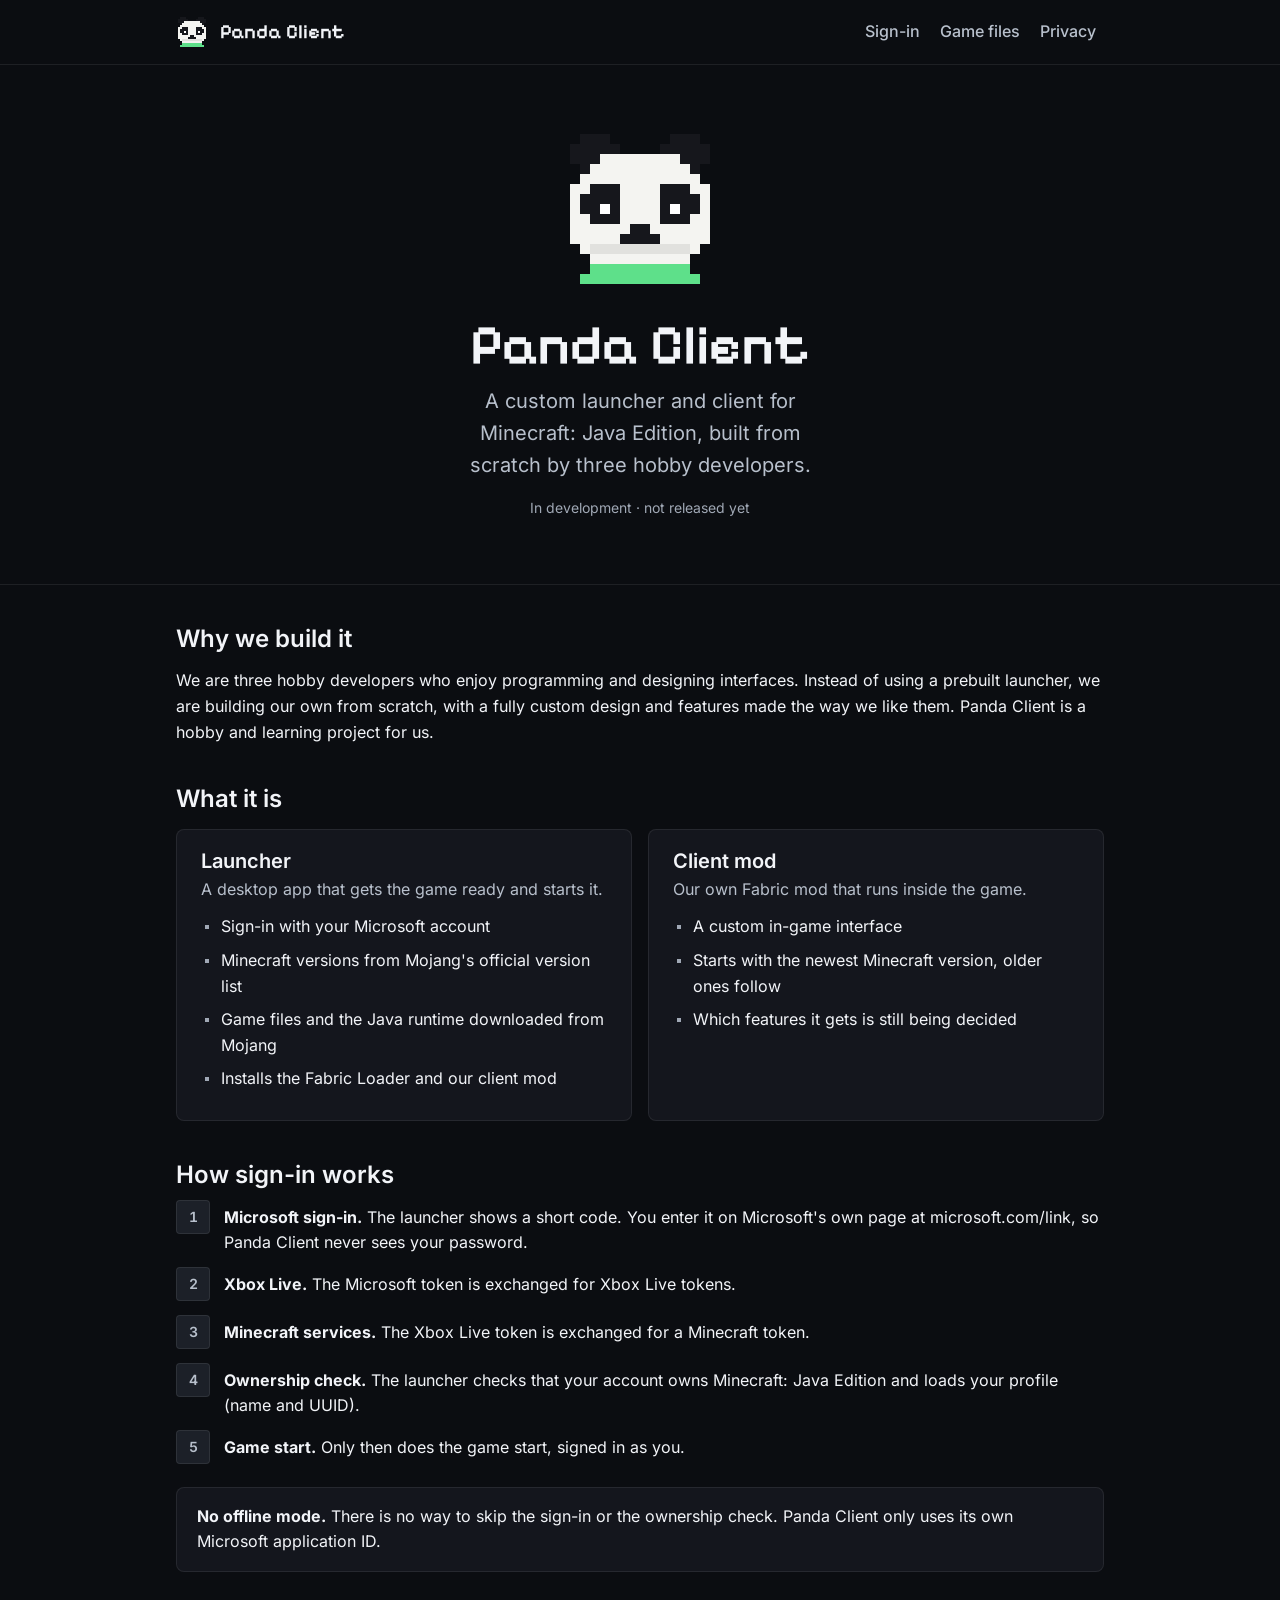
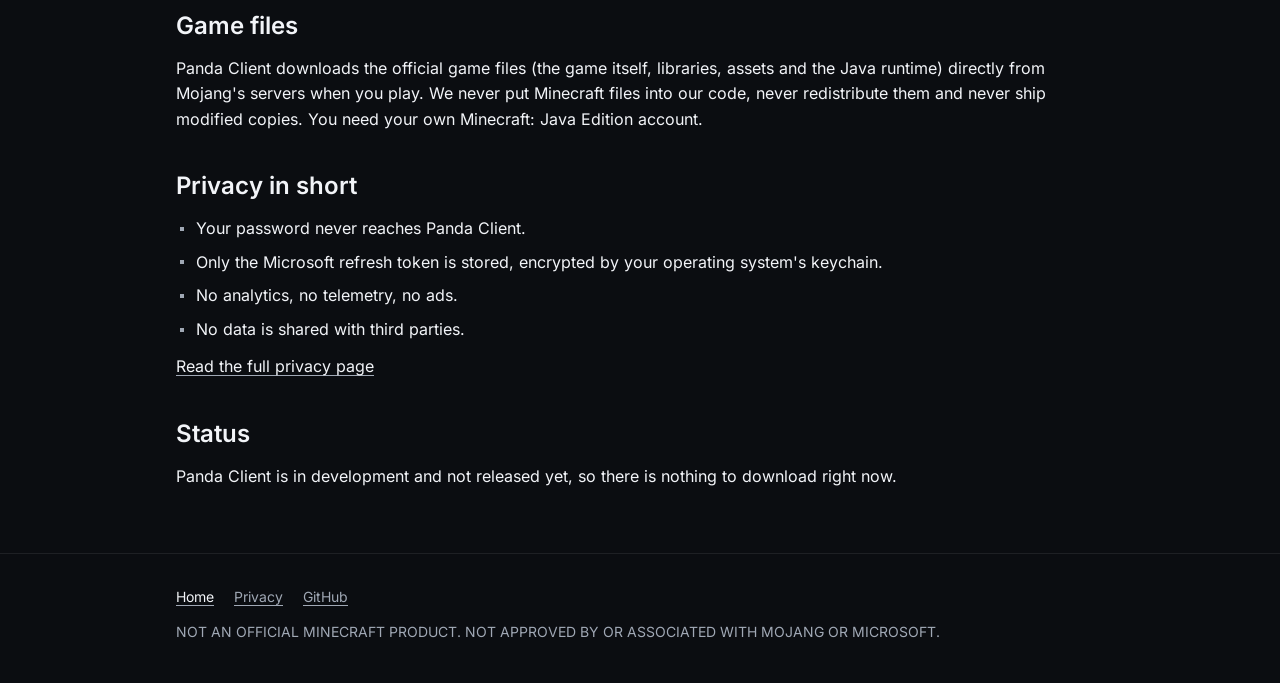
==== commit 306311f3: "Mark the current page and keep the brand link named on mobile aria-current on the header and footer " ====
--- a/index.html
+++ b/index.html
@@ -22,7 +22,7 @@
 
   <header class="site-header">
     <div class="wrap bar">
-      <a class="brand" href="./"><img src="assets/logo.png" width="32" height="32" alt=""><span>Panda Client</span></a>
+      <a class="brand" href="./" aria-current="page"><img src="assets/logo.png" width="32" height="32" alt=""><span>Panda Client</span></a>
       <nav aria-label="Main">
         <a href="#sign-in">Sign-in</a>
         <a href="#game-files">Game files</a>
@@ -115,7 +115,7 @@
   <footer class="site-footer">
     <div class="wrap">
       <nav aria-label="Footer">
-        <a href="./">Home</a>
+        <a href="./" aria-current="page">Home</a>
         <a href="privacy.html">Privacy</a>
         <a href="https://github.com/Panda-Client">GitHub</a>
       </nav>
--- a/style.css
+++ b/style.css
@@ -128,7 +128,10 @@
   transition: color var(--dur-fast) var(--ease), text-decoration-color var(--dur-fast) var(--ease);
 }
 a:hover { text-decoration-color: var(--text); }
-a:focus-visible { outline: 2px solid var(--accent); outline-offset: 3px; }
+/* long URLs as link text must not push the page wider than the viewport */
+a { overflow-wrap: anywhere; }
+/* transparent outline keeps a visible ring in forced-colors mode */
+:focus-visible { outline: 2px solid transparent; box-shadow: var(--focus-ring); border-radius: var(--r-control); }
 
 img.pixel, .logo, .brand img { image-rendering: pixelated; }
 
@@ -156,6 +159,12 @@
   color: var(--text-2); text-decoration: none; font-weight: var(--fw-medium);
 }
 .site-header nav a:hover { color: var(--text); }
+/* current page: text colour plus the panda scarf, a short accent bar */
+.site-header nav a[aria-current="page"] { color: var(--text); }
+.site-header nav a[aria-current="page"]::after {
+  content: ""; position: absolute; left: var(--s-2); right: var(--s-2); bottom: 0;
+  height: var(--scarf); background: var(--accent);
+}
 
 /* hero */
 .hero {
@@ -171,6 +180,21 @@
 }
 .lead { max-width: 36ch; margin: 0 auto; color: var(--text-2); font-size: var(--fs-lg); text-wrap: balance; }
 .status { margin: var(--s-4) 0 0; color: var(--muted); font-size: var(--fs-sm); }
+
+/* 404: the hero layout with a plain heading and one primary action */
+.not-found h1 { margin: var(--s-6) 0 var(--s-2); font-size: var(--fs-2xl); font-weight: var(--fw-strong); line-height: var(--lh-tight); }
+.actions { margin: var(--s-6) 0 0; }
+
+/* primary action: the only filled accent control on a page */
+.button {
+  display: inline-flex; align-items: center; justify-content: center;
+  min-height: var(--control-h); padding: 0 var(--s-4); border-radius: var(--r-control);
+  background: var(--accent); color: var(--accent-ink);
+  font-weight: var(--fw-medium); text-decoration: none;
+  transition: background-color var(--dur-fast) var(--ease), transform var(--dur-fast) var(--ease);
+}
+.button:hover { background: var(--accent-hover); }
+.button:active { transform: scale(var(--press)); }
 
 /* sections */
 main section { padding: var(--s-10) 0 0; }
@@ -235,12 +259,17 @@
 .site-footer { border-top: 1px solid var(--line); padding: var(--s-8) 0 var(--s-10); color: var(--muted); font-size: var(--fs-sm); }
 .site-footer nav { display: flex; flex-wrap: wrap; gap: var(--s-5); margin-bottom: var(--s-3); }
 .site-footer nav a { color: var(--muted); }
-.site-footer nav a:hover { color: var(--text); }
+.site-footer nav a:hover,
+.site-footer nav a[aria-current="page"] { color: var(--text); }
 
 @media (max-width: 560px) {
   .hero { padding: var(--s-12) var(--s-4); }
   .logo { width: var(--logo-sm); height: var(--logo-sm); }
-  .brand span { display: none; }
+  /* the wordmark text stays in the accessibility tree as the link's name */
+  .brand span {
+    position: absolute; width: 1px; height: 1px; overflow: hidden;
+    clip-path: inset(50%); white-space: nowrap;
+  }
   dl.services { grid-template-columns: 1fr; gap: 0; }
   dl.services dd { margin-bottom: var(--s-3); }
 }
